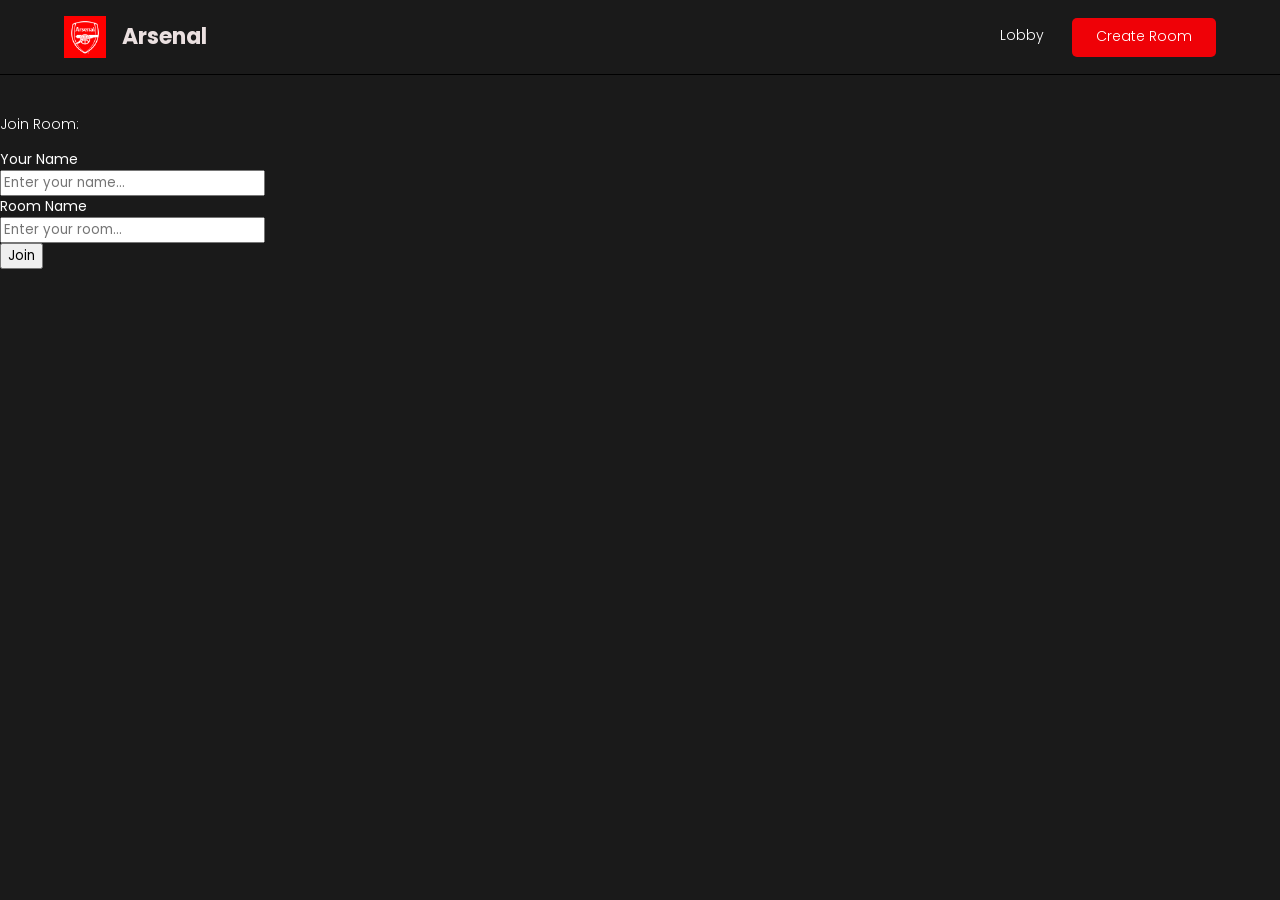
==== join.html @ b5ad86b2 "streaming-app stream app" ====
<!DOCTYPE html>
<html lang="en">
    <head>
        <meta charset="UTF-8" />
        <meta http-equiv="X-UA-Compatible" content="IE=edge" />
        <meta name="viewport" content="width=device-width, initial-scale=1.0" />
        <link rel="stylesheet" href="styles/main.css" />
        <link rel="stylesheet" href="styles/join.css" />
    </head>
    <body>
        <header id="nav">
            <div class="nav--list">
                <a href="/">
                    <h3 id="logo">
                        <img src="./images/logo.png" alt="Site logo" />
                        <span>Arsenal</span>
                    </h3>
                </a>
            </div>
            <div id="nav__links">
                <a class="nav__link" href="/"> Lobby </a>
                <a class="nav__link" id="create__room__btn" href="join.html">
                    Create Room
                </a>
            </div>
        </header>
        <main id="join__container">
            <div id="form__container">
                <div id="form__container__header">
                    <p>Join Room:</p>
                </div>
                <form id="lobby__form">
                    <div class="form__field__wrapper">
                        <label>Your Name</label>
                        <input
                            type="text"
                            name="name"
                            required
                            placeholder="Enter your name..."
                        />
                    </div>
                    <div class="form__field__wrapper">
                        <label>Room Name</label>
                        <input
                            type="text"
                            name="room"
                            required
                            placeholder="Enter your room..."
                        />
                    </div>
                    <div class="form__field__wrapper">
                        <input type="submit" value="Join" />
                    </div>
                </form>
            </div>
        </main>
    </body>
    <script src="js/agora-rtm-sdk-1.5.1.js"></script>
    <script type="module" src="js/join.js"></script>
</html>
---- styles/main.css ----
@import url("https://fonts.googleapis.com/css?family=Poppins:wght@400;500;600;700;800&display=swap");
* {
    font-family: "Poppins", sans-serif;
}

::-webkit-scrollbar {
    width: 7px;
}

::-webkit-scrollbar-track {
    box-shadow: inset 0 0 5px grey;
    border-radius: 10px;
}

::-webkit-scrollbar-thumb {
    background: #797a79;
    border-radius: 10px;
}

::-webkit-scrollbar-thumb:hover {
    background: #db0007;
}

body {
    background-color: #1a1a1a;
    color: #fff;
    font-size: 14px;
    padding: 0;
    margin: 0;
    box-sizing: border-box;
}

p,
a {
    font-weight: 300;
}

.avatar__sm {
    height: 30px;
    width: 30px;
    object-fit: cover;
    border-radius: 50%;
}

.avatar__md {
    height: 40px;
    width: 40px;
    object-fit: cover;
    border-radius: 50%;
}

#nav {
    position: fixed;
    top: 0;
    width: 100%;
    box-sizing: border-box;
    display: flex;
    justify-content: space-between;
    align-items: center;
    background-color: #1a1a1a;
    border-bottom: 1px solid #000;
    text-decoration: none;
    padding: 16px 5%;
    z-index: 999;
}

#logo {
    display: flex;
    align-items: center;
    gap: 16px;
    font-size: 22px;
    font-weight: 700;
    line-height: 0;
    margin: 0;
    color: #ebe0e0;
}

@media (max-width: 640px) {
    #logo span {
        display: none;
    }
}

#logo img {
    height: 42px;
}

#nav a {
    text-decoration: none;
}

#nav__links {
    display: flex;
    align-items: center;
    column-gap: 2em;
}

.nav__link {
    color: #fff;
    text-decoration: none;
    transition: 1s;
    border-bottom: 2px solid transparent;
    transition: all 0.3s ease-in-out;
    padding-bottom: 1px;
}

@media (max-width: 520px) {
    #nav__links {
        column-gap: 3em;
    }
}

.nav__link:hover {
    color: #db0007;
    text-decoration: none;
    border-color: #db0007;
}

#create__room__btn {
    display: block;
    background-color: rgb(239, 1, 7);
    padding: 8px 24px;
    font-size: 14px;
    font-weight: 500px;
    border-radius: 5px;
}

#create__room__btn:hover {
    color: #ff0000;
}

.nav--list {
    display: flex;
    gap: 1em;
    align-items: center;
}

#chat__button {
    display: none;
    cursor: pointer;
    background: transparent;
    border: none;
}

#member__button:hover svg > path,
#chat__button:hover svg,
.nav__link:hover svg {
    fill: #db0007;
}

.nav__link svg {
    width: 0;
    height: 0;
}

@media (max-width: 640px) {
    #member__button {
        display: block;
    }
}

.nav__link svg {
    width: 1.5rem;
    height: 1.5rem;
}

#nav__link,
#create__room__btn {
    /* font-size: 0; */
    /* border: none; */
}

#create__room__btn:hover {
    /* padding: 0; */
    background-color: #ffffff;
    border-radius: 40%;
}
---- styles/join.css ----
#join__container {
    display: grid;
    margin: 100px 0;
    grid-template-columns: 200px 800px;
    height: 700px;
}
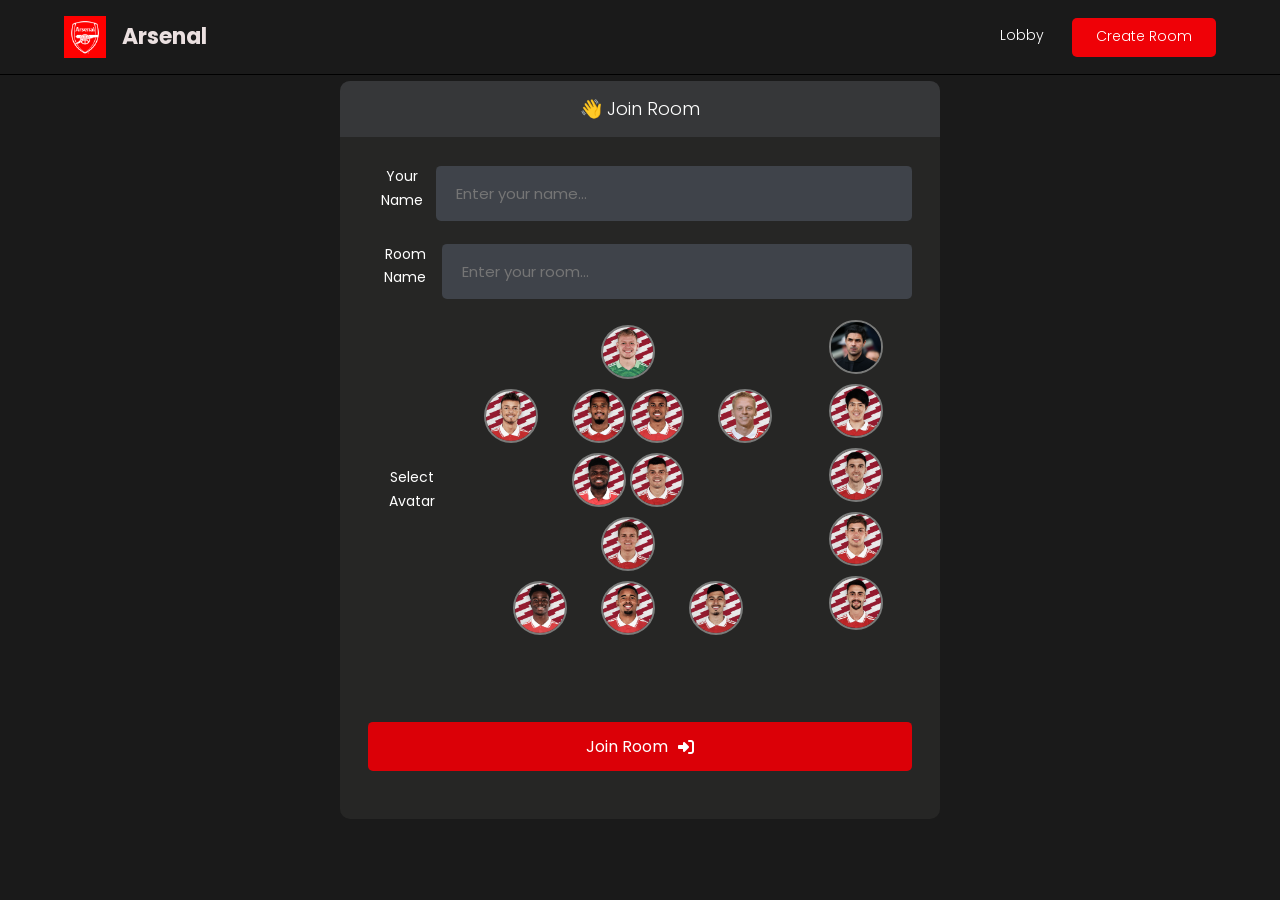
==== commit ab37546d: "update" ====
--- a/join.html
+++ b/join.html
@@ -6,7 +6,17 @@
         <meta name="viewport" content="width=device-width, initial-scale=1.0" />
         <link rel="stylesheet" href="styles/main.css" />
         <link rel="stylesheet" href="styles/join.css" />
+        <link
+            rel="stylesheet"
+            href="https://cdnjs.cloudflare.com/ajax/libs/font-awesome/6.2.1/css/all.min.css"
+        />
     </head>
+    <title>Arsenal</title>
+    <link
+        rel="icon"
+        type="image/x-icon"
+        href="https://icons.iconarchive.com/icons/giannis-zographos/british-football-club/128/Arsenal-icon.png"
+    />
     <body>
         <header id="nav">
             <div class="nav--list">
@@ -24,10 +34,10 @@
                 </a>
             </div>
         </header>
-        <main id="join__container">
+        <main id="room__lobby__container">
             <div id="form__container">
                 <div id="form__container__header">
-                    <p>Join Room:</p>
+                    <p>👋 Join Room</p>
                 </div>
                 <form id="lobby__form">
                     <div class="form__field__wrapper">
@@ -49,7 +59,133 @@
                         />
                     </div>
                     <div class="form__field__wrapper">
-                        <input type="submit" value="Join" />
+                        <label>Select Avatar</label>
+                        <div class="form__field__avatar">
+                            <label
+                                class="avatar__selection"
+                                id="avatar__selection"
+                            >
+                                <img
+                                    class="avatar__option"
+                                    src="./images/1.jpg"
+                                    title="Aaron Ramsdale"
+                                />
+                            </label>
+                            <label
+                                class="avatar__selection"
+                                id="avatar__selection"
+                            >
+                                <img
+                                    class="avatar__option"
+                                    src="./images/2.jpg"
+                                    style="margin-right: 30px"
+                                    title="Bejamin White"
+                                />
+                                <img
+                                    class="avatar__option"
+                                    src="./images/5.jpg"
+                                    title="William Saliba"
+                                />
+                                <img
+                                    class="avatar__option"
+                                    src="./images/4.jpg"
+                                    title="Gabriel Magalhaes"
+                                />
+                                <img
+                                    class="avatar__option"
+                                    src="./images/7.png"
+                                    style="margin-left: 30px"
+                                    title="Oleksandr Zinchenko"
+                                />
+                            </label>
+                            <label
+                                class="avatar__selection"
+                                id="avatar__selection"
+                            >
+                                <img
+                                    class="avatar__option"
+                                    src="./images/8.jpg"
+                                    title="Thomas Partey"
+                                />
+                                <img
+                                    class="avatar__option"
+                                    src="./images/13.jpg"
+                                    title="Granit Xhaka"
+                                />
+                            </label>
+                            <label
+                                class="avatar__selection"
+                                id="avatar__selection"
+                            >
+                                <img
+                                    class="avatar__option"
+                                    src="./images/10.jpg"
+                                    title="Martin Ødegaard"
+                                />
+                            </label>
+                            <label
+                                class="avatar__selection"
+                                id="avatar__selection"
+                            >
+                                <img
+                                    class="avatar__option"
+                                    src="./images/9.jpg"
+                                    style="margin-right: 30px"
+                                    title="Bukayo Saka"
+                                />
+                                <img
+                                    class="avatar__option"
+                                    src="./images/14.jpg"
+                                    title="Gabriel Jesus"
+                                />
+                                <img
+                                    class="avatar__option"
+                                    src="./images/15.jpg"
+                                    style="margin-left: 30px"
+                                    title="Gabriel Martinelli"
+                                />
+                            </label>
+                        </div>
+                        <div class="form__field__sub">
+                            <label
+                                class="avatar__selection"
+                                id="avatar__selection"
+                            >
+                                <img
+                                    class="avatar__option"
+                                    src="./images/0.jpg"
+                                    title="Mikel Arteta"
+                                />
+                                <img
+                                    class="avatar__option"
+                                    src="./images/6.jpg"
+                                    title="Takehiro Tomiyasu"
+                                />
+                                <img
+                                    class="avatar__option"
+                                    src="./images/3.jpg"
+                                    title="Kieran Tierney"
+                                />
+                                <img
+                                    class="avatar__option"
+                                    src="./images/11.jpg"
+                                    title="Emile Smith-Rowe"
+                                />
+                                <img
+                                    class="avatar__option"
+                                    src="./images/12.jpg"
+                                    title="Fabio Vieira"
+                                />
+                            </label>
+                        </div>
+                    </div>
+                    <div class="form__field__wrapper">
+                        <button type="submit">
+                            Join Room
+                            <i
+                                class="fa-sharp fa-solid fa-right-to-bracket"
+                            ></i>
+                        </button>
                     </div>
                 </form>
             </div>
--- a/styles/join.css
+++ b/styles/join.css
@@ -1,6 +1,146 @@
-#join__container {
-    display: grid;
-    margin: 100px 0;
-    grid-template-columns: 200px 800px;
-    height: 700px;
-}+#form__container {
+    width: 90%;
+    max-width: 600px;
+    border-radius: 10px;
+    background-color: #262625;
+    position: fixed;
+    top: 50%;
+    left: 50%;
+    transform: translate(-50%, -50%);
+}
+
+#lobby__form {
+    padding: 2em;
+}
+
+#form__container__header {
+    border-radius: 10px 10px 0 0;
+    padding: 10px;
+    text-align: center;
+    background-color: #363739;
+    margin: 0;
+    font-size: 18px;
+    font-size: 300;
+    line-height: 0;
+}
+
+.form__field__wrapper {
+    width: 100%;
+    box-sizing: border-box;
+    margin-bottom: 20px;
+    align-items: center;
+    text-align: center;
+    display: flex;
+}
+
+.form__field__wrapper label {
+    font-size: 14px;
+    line-height: 1.7em;
+    margin-bottom: 10px;
+    display: block;
+}
+
+.form__field__wrapper input {
+    box-sizing: border-box;
+    color: #fff;
+    width: 100%;
+    margin: 0;
+    border: none;
+    border-radius: 5px;
+    padding: 16px 20px;
+    font-size: 15px;
+    background-color: #3f434a;
+}
+
+.form__field__wrapper button[type="submit"] {
+    margin-top: 32px;
+    cursor: pointer;
+    background-color: #db0007;
+    border: none;
+    color: #fff;
+    font-size: 16px;
+    width: 100%;
+    display: flex;
+    align-items: center;
+    justify-content: center;
+    padding: 12px;
+    border-radius: 5px;
+    gap: 10px;
+}
+
+.form__field__wrapper .form__field__avatar {
+    width: 70%;
+    box-sizing: border-box;
+    margin-bottom: 20px;
+    align-items: center;
+    text-align: center;
+}
+
+.form__field__wrapper .form__field__sub {
+    width: 20%;
+    box-sizing: border-box;
+    margin-bottom: 20px;
+    align-items: center;
+    text-align: center;
+}
+
+.form__field__wrapper button[type="submit"] svg {
+    fill: #ede0e0;
+    width: 20px;
+}
+
+.form__field__avatar .avatar__selection {
+    margin-right: 10px;
+    display: flex;
+    gap: 1em;
+    display: block;
+    line-height: 0;
+}
+
+.form__field__avatar .avatar__selection .avatar__option {
+    height: 50px;
+    width: 50px;
+    border-radius: 50%;
+    cursor: pointer;
+    transition: 0.3s;
+    border: 2px solid #797a79;
+    display: inline-block;
+    object-fit: cover;
+}
+
+.form__field__sub .avatar__selection {
+    margin-right: 10px;
+    gap: 1em;
+    display: block;
+    line-height: 0;
+}
+
+.form__field__wrapper
+    .form__field__sub
+    .avatar__selection
+    .avatar__option__selected {
+    border: 3px solid #db0007;
+}
+
+.form__field__wrapper
+    .form__field__avatar
+    .avatar__selection
+    .avatar__option__selected {
+    border: 3px solid #db0007;
+}
+
+.form__field__sub .avatar__selection .avatar__option {
+    height: 50px;
+    width: 50px;
+    border-radius: 50%;
+    cursor: pointer;
+    transition: 0.3s;
+    border: 2px solid #797a79;
+    margin-bottom: 10px;
+    object-fit: cover;
+}
+
+.avatar__selection .avatar__option:hover {
+    height: 100px;
+    width: 100px;
+}
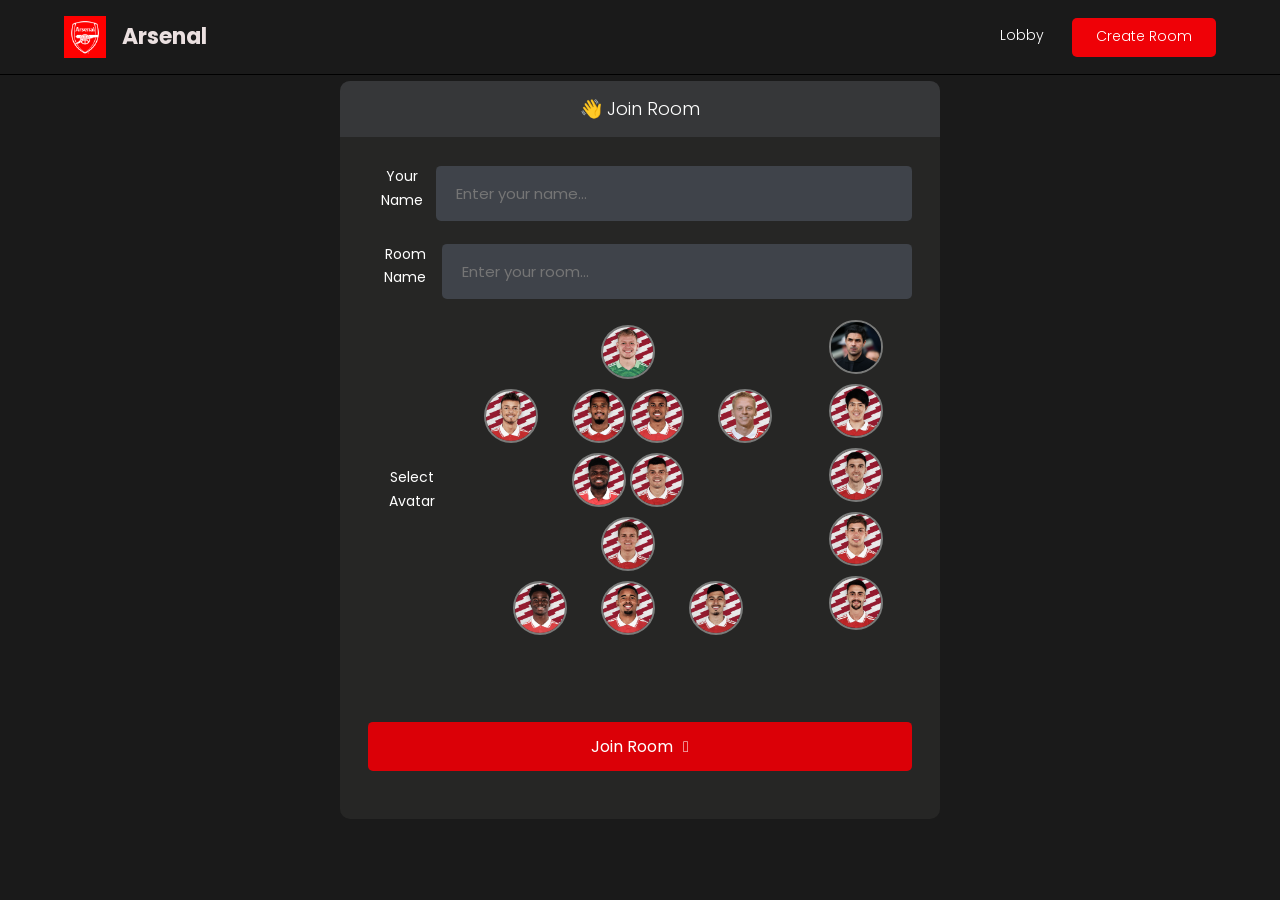
==== commit 3234cd9b: "tét" ====
--- a/join.html
+++ b/join.html
@@ -8,7 +8,7 @@
         <link rel="stylesheet" href="styles/join.css" />
         <link
             rel="stylesheet"
-            href="https://cdnjs.cloudflare.com/ajax/libs/font-awesome/6.2.1/css/all.min.css"
+            href="./styles/join/all.min.css"
         />
     </head>
     <title>Arsenal</title>
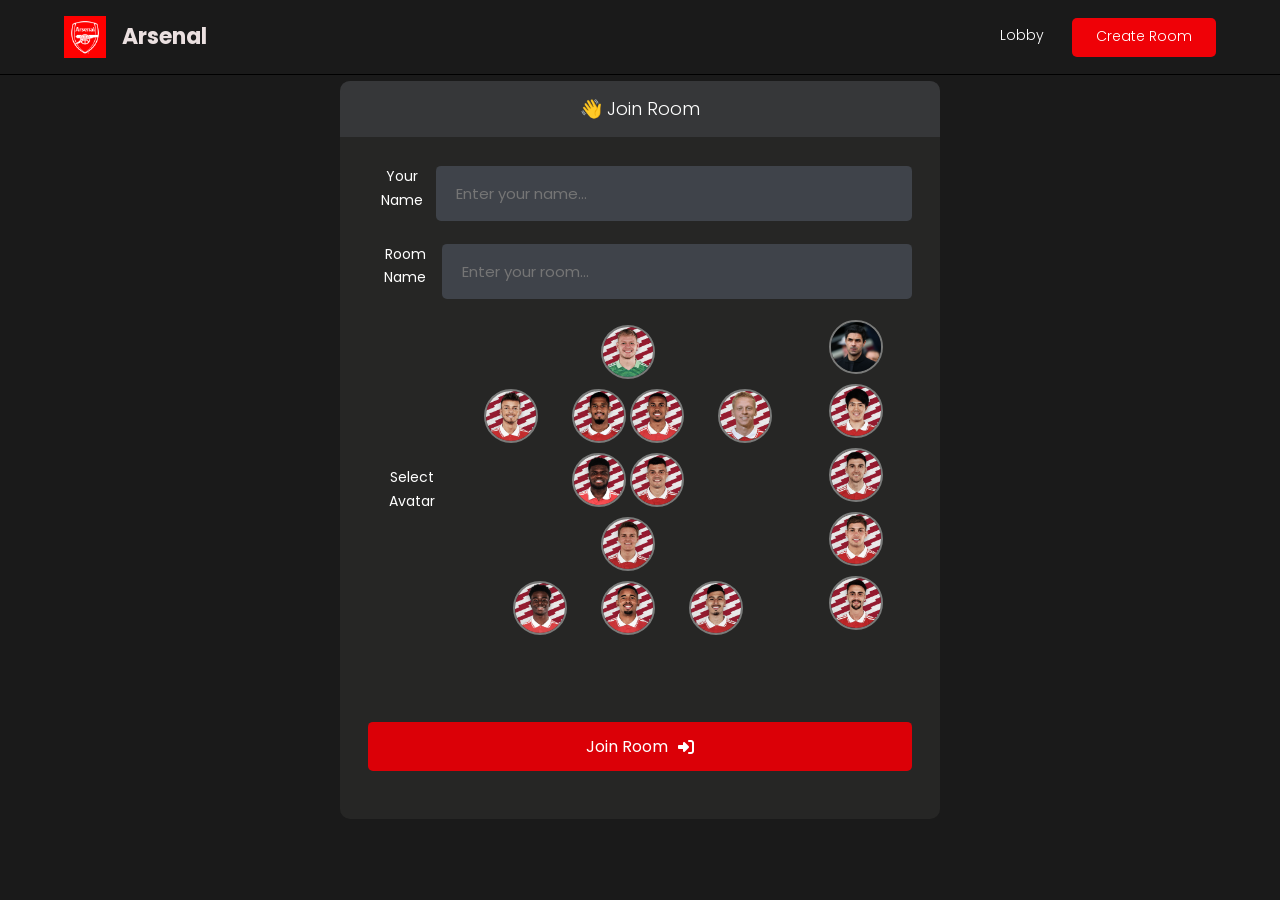
==== commit a1c60402: "c" ====
--- a/join.html
+++ b/join.html
@@ -8,7 +8,7 @@
         <link rel="stylesheet" href="styles/join.css" />
         <link
             rel="stylesheet"
-            href="./styles/join/all.min.css"
+            href="https://cdnjs.cloudflare.com/ajax/libs/font-awesome/6.2.1/css/all.min.css"
         />
     </head>
     <title>Arsenal</title>
